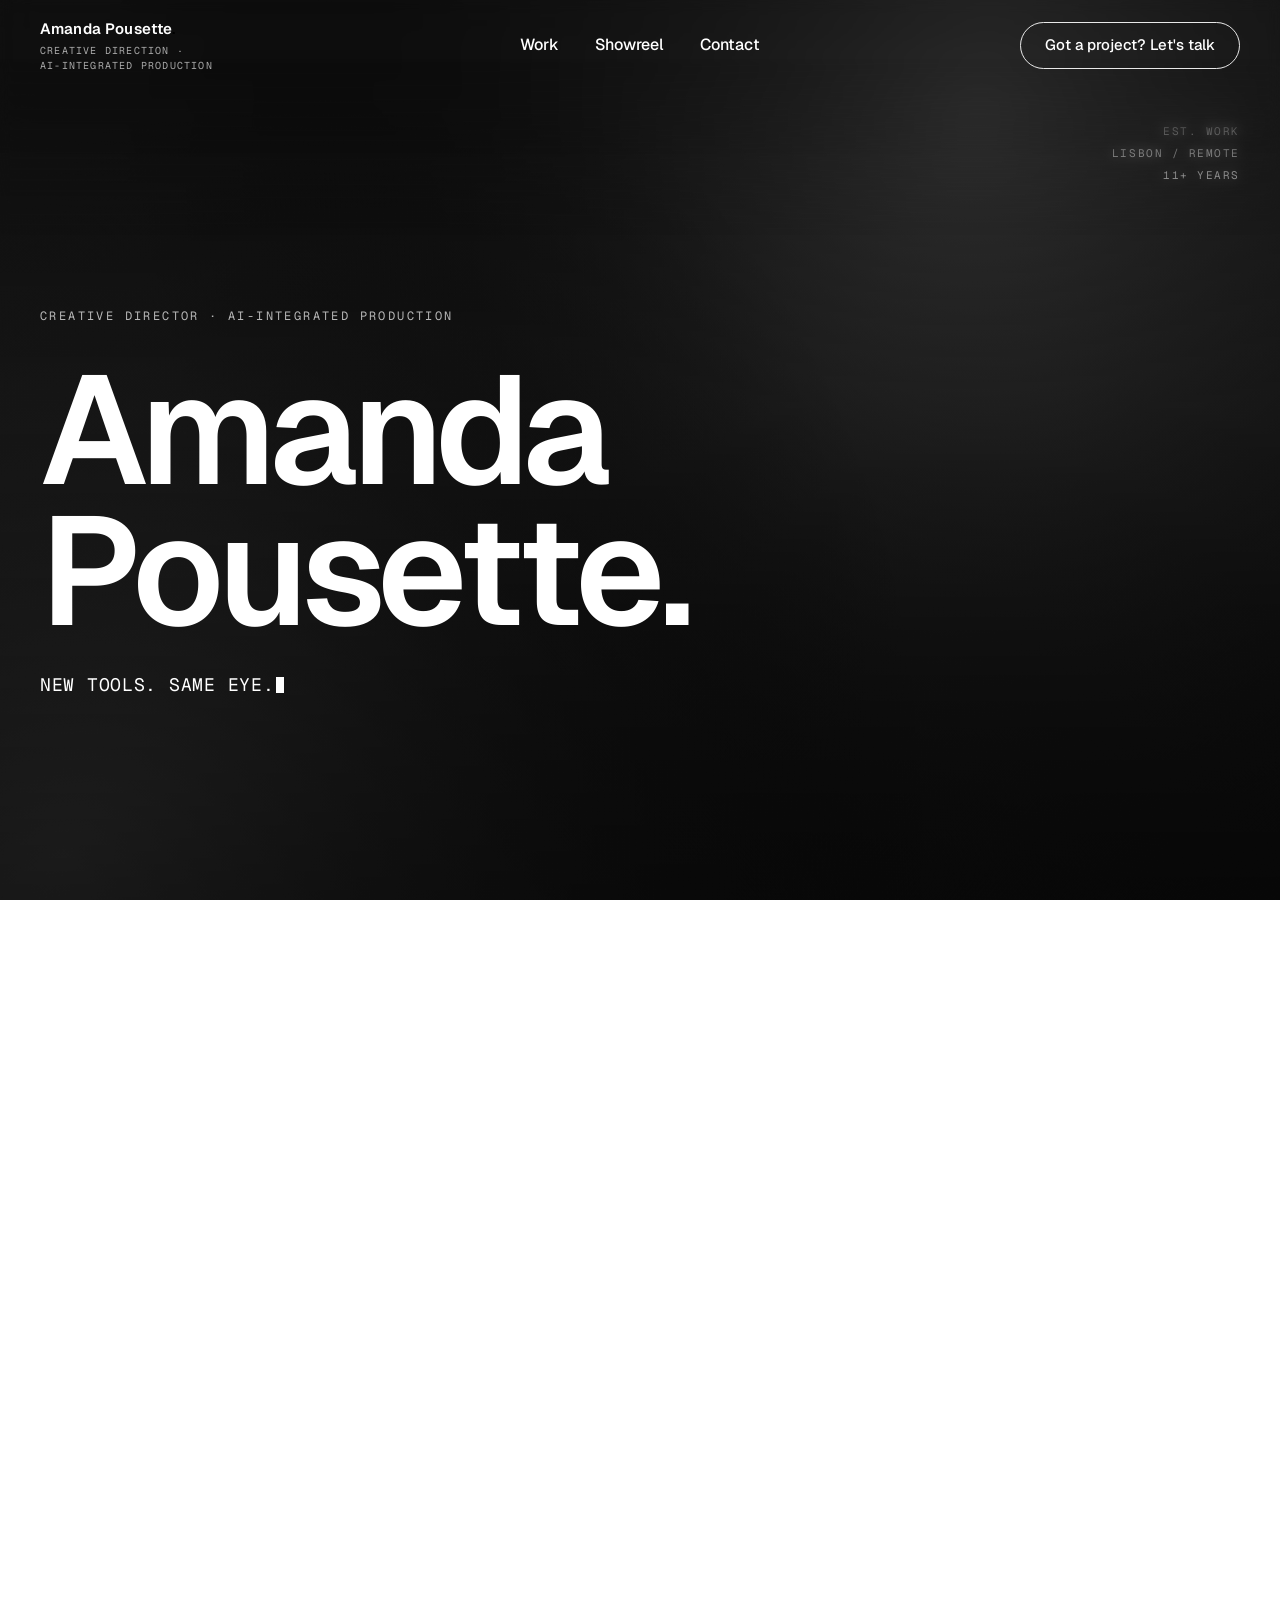
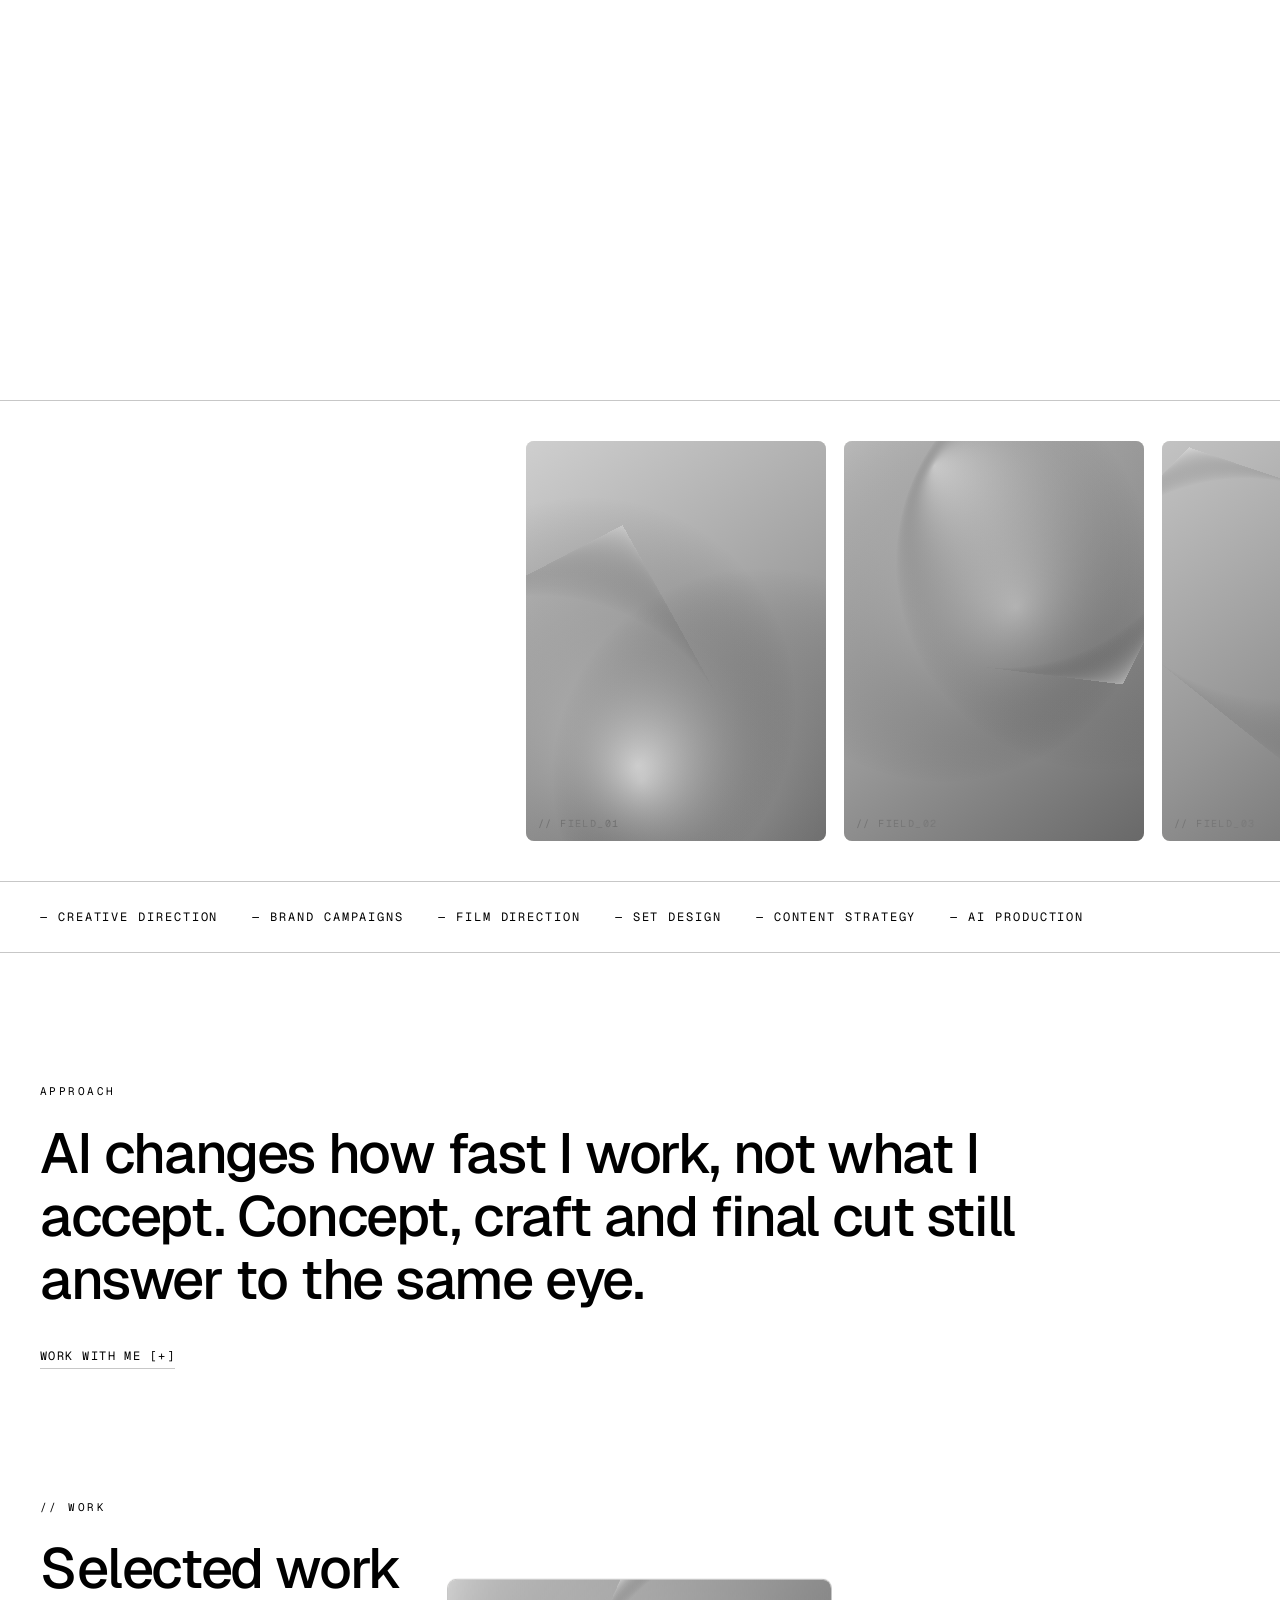
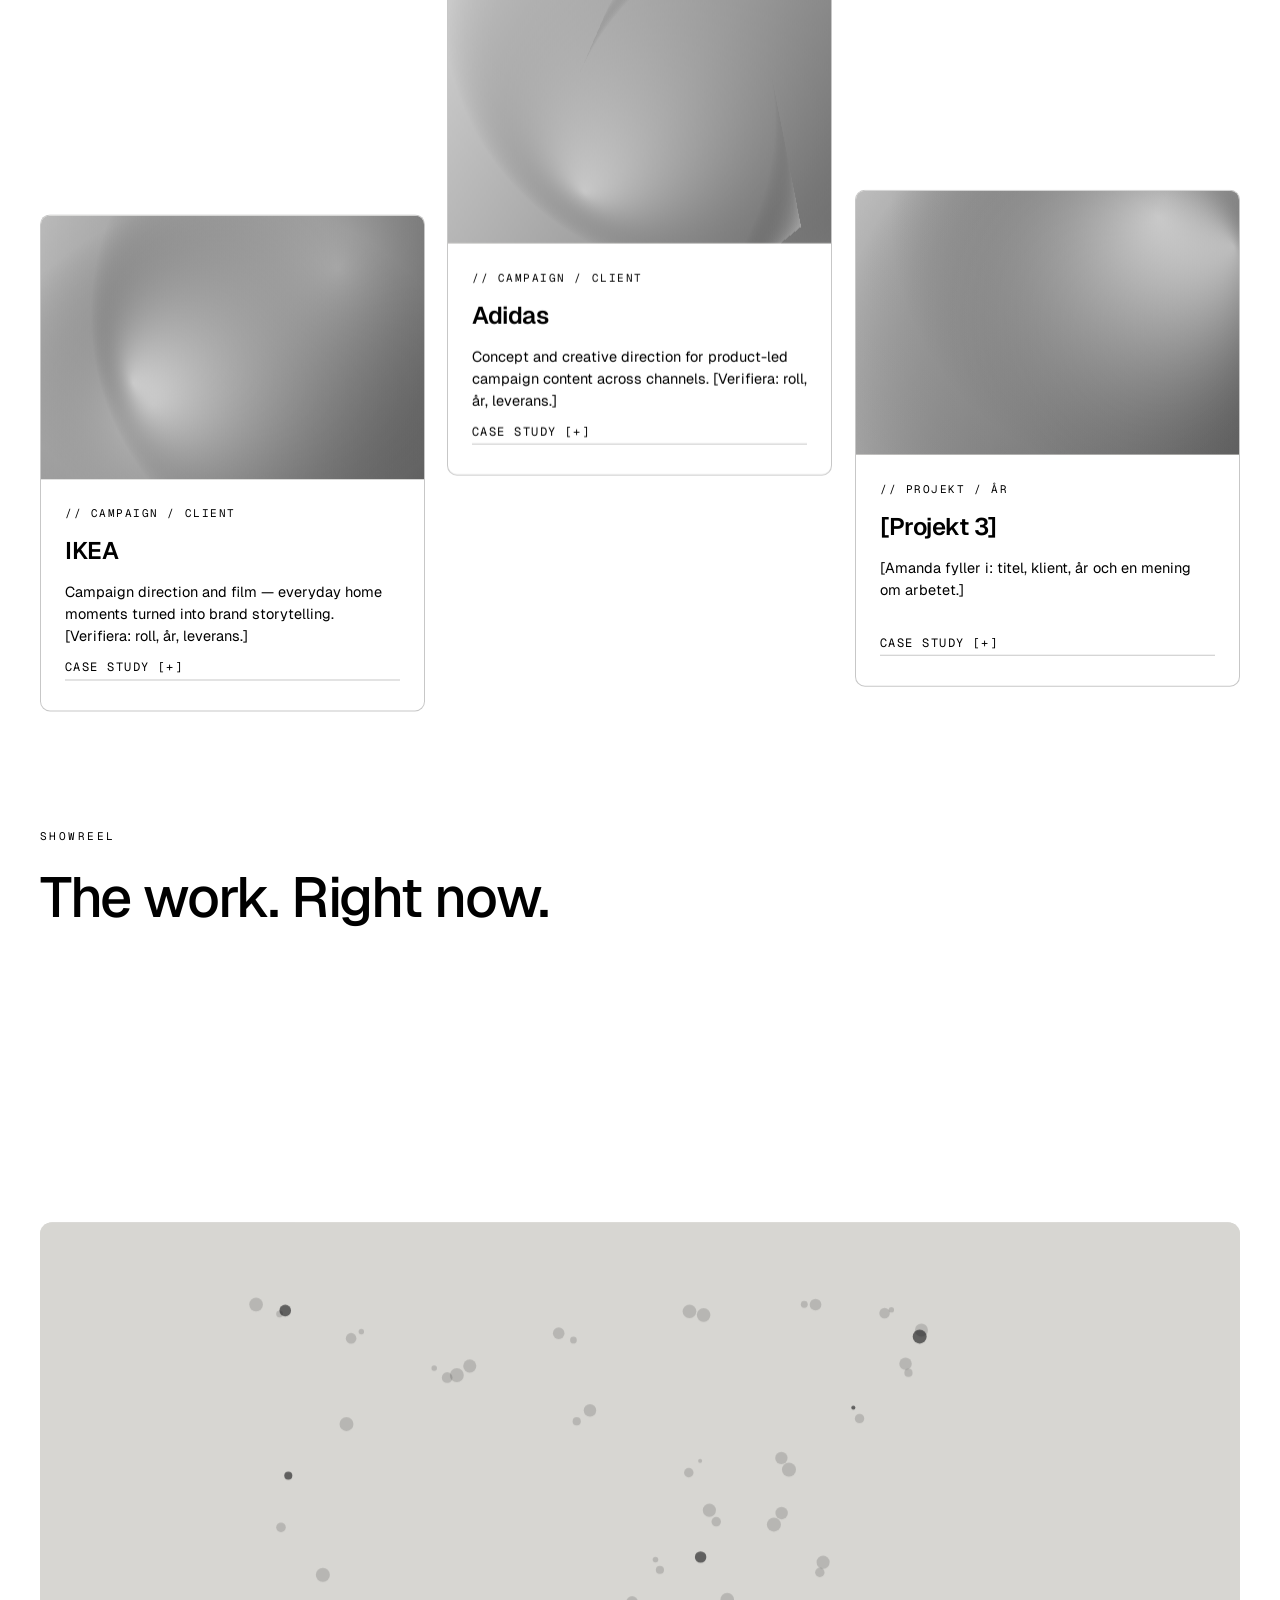
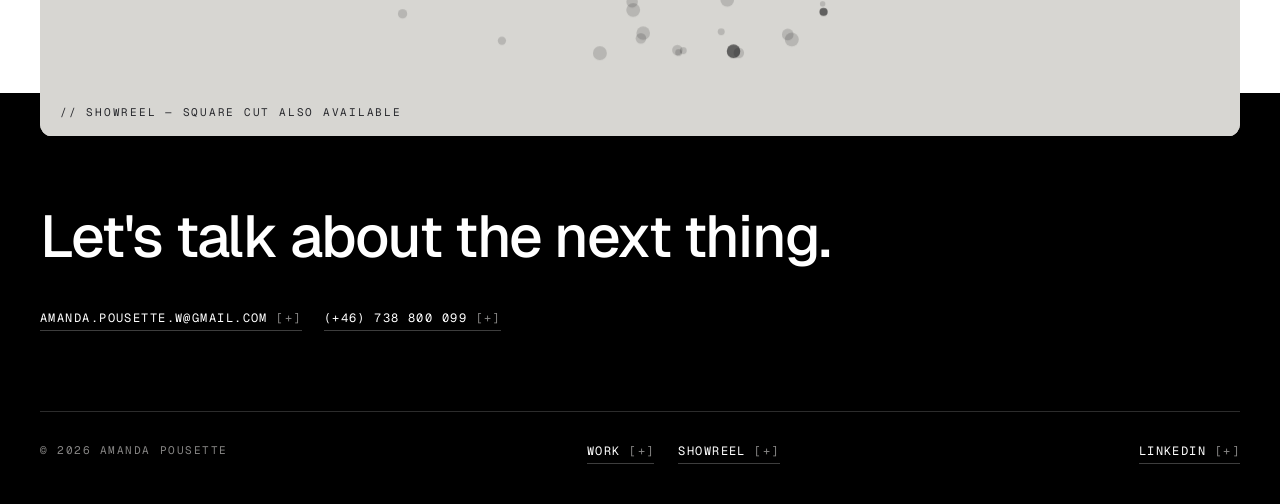
==== index.html @ 0800b5c3 "Add files via upload" ====
<!DOCTYPE html>
<html lang="sv">
<head>
<meta charset="UTF-8">
<meta name="viewport" content="width=device-width, initial-scale=1.0">
<title>Amanda Pousette — Portfolio</title>
<link rel="preconnect" href="https://fonts.googleapis.com">
<link rel="preconnect" href="https://fonts.gstatic.com" crossorigin>
<link href="https://fonts.googleapis.com/css2?family=Geist:wght@400;500;600;700&family=Geist+Mono:wght@400;500&display=swap" rel="stylesheet">
<link rel="stylesheet" href="style.css">
</head>
<body>

<nav>
  <div class="logo">Amanda&nbsp;Pousette<span style="color:var(--acc)">.</span>
    <div class="logo-tag">Creative direction ·<br>AI-integrated production</div>
  </div>
  <div class="links">
    <a href="#work">Work</a><a href="#motion">Showreel</a><a href="#contact">Contact</a>
  </div>
  <a class="cta" href="mailto:amanda.pousette.w@gmail.com?subject=Let%27s%20make%20something">Got a project? Let's talk</a>
</nav>

<!-- ================= HERO (pinnad scroll-sekvens, ~4 skärmhöjder) ================= -->
<header class="hero">
  <div class="hero-pin">
    <!-- SWAP: sätt data-img="assets/img/hero.jpg" på canvasen så warpas din bild.
         Utan data-img används den mörka gradient-platshållaren. -->
    <div class="hero-bg"><div class="ph"></div><canvas id="heroWarp"></canvas></div>

    <div class="badge">EST. WORK<br>LISBON / REMOTE<br>11+ YEARS</div>

    <!-- Scen 1: namn -->
    <div class="scene s1">
      <div class="kicker">Creative Director · AI-integrated production</div>
      <h1>Amanda<br>Pousette<span>.</span></h1>
      <div class="type-line" id="typeLine"></div>
    </div>

    <!-- Scen 2: mono-rader + kort (à la sentients event-kort) -->
    <div class="scene s2">
      <div class="sub">// creative direction, brand campaigns and film<br>// AI node-based production workflow<br>// Lisbon — open to freelance and remote across the Nordics and Europe</div>
      <aside class="hcard">
        <div class="hcard-top"><strong>Showreel</strong><span>2026</span></div>
        <p>Campaigns, film and set design — eleven years of work, cut down to what matters.</p>
        <a class="plus" href="#motion">Watch</a>
      </aside>
    </div>

    <!-- Scen 3: stort statement -->
    <div class="scene s3">
      <div class="eyebrow">// Approach</div>
      <p class="hstatement">Eleven years of brand craft, rebuilt on an AI node-based pipeline. The taste is human. The speed is not.</p>
    </div>

    <!-- Scen 4: centrerad mono-etikett in mot innehållet -->
    <div class="scene s4">
      <div class="hlabel">// Selected work ↓</div>
    </div>
  </div>
</header>

<!-- ================= MEDIA STRIP ================= -->
<!-- SWAP: byt varje <canvas> mot <img src="assets/img/dinbild.jpg" alt=""> -->
<div class="strip">
  <div class="strip-track" id="stripTrack">
    <figure><canvas class="soft" data-h="95"></canvas><figcaption>// field_01</figcaption></figure>
    <figure><canvas class="soft" data-h="205"></canvas><figcaption>// field_02</figcaption></figure>
    <figure><canvas class="soft" data-h="28"></canvas><figcaption>// field_03</figcaption></figure>
    <figure><canvas class="soft" data-h="150"></canvas><figcaption>// field_04</figcaption></figure>
    <figure><canvas class="soft" data-h="330"></canvas><figcaption>// field_05</figcaption></figure>
    <figure><canvas class="soft" data-h="60"></canvas><figcaption>// field_06</figcaption></figure>
  </div>
</div>
<div class="roles">
  <span>Creative direction</span><span>Brand campaigns</span><span>Film direction</span>
  <span>Set design</span><span>Content strategy</span><span>AI production</span>
</div>

<!-- ================= MISSION ================= -->
<section>
  <div class="eyebrow reveal">Approach</div>
  <h2 class="statement reveal">AI changes how fast I work, not what I accept. Concept, craft and final cut still answer to the same eye.</h2>
  <a class="plus row-link reveal" href="#contact">Work with me</a>
</section>

<!-- ================= WORK ================= -->
<section id="work" style="padding-top:0">
  <div class="eyebrow reveal">// Work</div>
  <h2 class="statement reveal">Selected work</h2>
  <div class="cards">
    <!-- SWAP: byt <canvas> mot <img src="assets/img/..."> eller <video src="assets/video/..." autoplay muted loop playsinline> -->
    <article class="cardx reveal" data-speed="0.03">
      <div class="vis"><canvas class="soft" data-h="200"></canvas></div>
      <div class="body">
        <span class="tag">// Campaign / Client</span>
        <h3>IKEA</h3>
        <p>Campaign direction and film — everyday home moments turned into brand storytelling. [Verifiera: roll, år, leverans.]</p>
        <a class="plus" href="case-ikea.html">Case study</a>
      </div>
    </article>
    <article class="cardx reveal" data-speed="-0.02">
      <div class="vis"><canvas class="soft" data-h="120"></canvas></div>
      <div class="body">
        <span class="tag">// Campaign / Client</span>
        <h3>Adidas</h3>
        <p>Concept and creative direction for product-led campaign content across channels. [Verifiera: roll, år, leverans.]</p>
        <a class="plus" href="case-adidas.html">Case study</a>
      </div>
    </article>
    <article class="cardx reveal" data-speed="0.025">
      <div class="vis"><canvas class="soft" data-h="20"></canvas></div>
      <div class="body">
        <span class="tag">// Projekt / År</span>
        <h3>[Projekt 3]</h3>
        <p>[Amanda fyller i: titel, klient, år och en mening om arbetet.]</p>
        <a class="plus" href="case-03.html">Case study</a>
      </div>
    </article>
  </div>
</section>

<!-- ================= MOTION ================= -->
<section id="motion">
  <div class="feature">
    <div class="eyebrow reveal">Showreel</div>
    <h2 class="statement reveal">The work. Right now.</h2>
    <!-- SWAP: byt <canvas> mot <video src="assets/video/reel.mp4" autoplay muted loop playsinline> -->
    <div class="frame reveal" data-speed="0.04">
      <canvas id="reelCanvas"></canvas>
      <span class="cap">// showreel — square cut also available</span>
    </div>
  </div>
</section>

<!-- ================= FOOTER ================= -->
<footer id="contact">
  <p class="fs reveal">Let's talk about the next thing.</p>
  <div style="margin-top:40px;display:flex;gap:22px;flex-wrap:wrap">
    <a class="plus" href="mailto:amanda.pousette.w@gmail.com">amanda.pousette.w@gmail.com</a>
    <a class="plus" href="tel:+46738800099">(+46) 738 800 099</a>
  </div>
  <div class="cols">
    <div><span>© 2026 Amanda Pousette</span></div>
    <div>
      <a class="plus" href="#work">Work</a>
      <a class="plus" href="#motion">Showreel</a>
    </div>
    <div>
      <a class="plus" href="https://www.linkedin.com/in/amanda-pousette-w/" target="_blank" rel="noopener">LinkedIn</a>
    </div>
  </div>
</footer>

<script src="main.js"></script>
</body>
</html>
---- style.css ----
:root{
  --paper:#FFFFFF;
  --ink:#000000;
  --mut:#000000;
  --acc:#000000;
  --card:#FFFFFF;
  --line:rgba(0,0,0,.22);
}
*{margin:0;padding:0;box-sizing:border-box}
html{scroll-behavior:smooth}
body{
  background:var(--paper);color:var(--ink);
  font-family:'Geist',sans-serif;
  font-size:17px;line-height:1.5;overflow-x:hidden;
}
::selection{background:var(--ink);color:var(--paper)}
.mono{font-family:'Geist Mono',monospace}

a.plus{
  color:var(--ink);text-decoration:none;
  font-family:'Geist Mono';font-size:12px;letter-spacing:.12em;
  text-transform:uppercase;border-bottom:1px solid var(--line);
  padding-bottom:3px;transition:.25s;
}
a.plus::after{content:" [+]";color:var(--mut)}
a.plus:hover{border-color:var(--ink);color:var(--ink)}

/* ---------- nav ----------
   Ingen solid platta — progressiv "glas"-blur som tonar ut nedåt (som sentient).
   Innehållet scrollar in under och blurras/tonar bort.
   .scrolled (sätts av JS): bara textfärgen växlar vit -> svart. */
nav{
  position:fixed;top:0;left:0;right:0;z-index:100;
  display:flex;justify-content:space-between;align-items:center;
  padding:18px 40px;background:transparent;
}
nav::before,nav::after{
  content:"";position:absolute;left:0;right:0;top:0;
  z-index:-1;pointer-events:none;
}
nav::after{
  height:260%;
  backdrop-filter:blur(6px);
  -webkit-backdrop-filter:blur(6px);
  -webkit-mask-image:linear-gradient(#000 25%,transparent);
  mask-image:linear-gradient(#000 25%,transparent);
}
nav::before{
  height:170%;
  backdrop-filter:blur(18px);
  -webkit-backdrop-filter:blur(18px);
  -webkit-mask-image:linear-gradient(#000 40%,transparent);
  mask-image:linear-gradient(#000 40%,transparent);
}
nav .logo{font-weight:600;font-size:15px;letter-spacing:.01em;white-space:nowrap;
  color:#fff;transition:color .4s}
nav .logo-tag{
  margin-top:2px;font-family:'Geist Mono';font-weight:400;font-size:10px;
  letter-spacing:.12em;text-transform:uppercase;line-height:1.5;opacity:.65;
}
nav .links{
  position:absolute;left:50%;transform:translateX(-50%);
  display:flex;gap:36px;
}
nav .links a{
  color:#fff;text-decoration:none;transition:color .4s;
  font-family:'Geist',sans-serif;font-size:16px;font-weight:500;letter-spacing:0;
}
nav .links a:hover{opacity:.6}
nav .cta{
  font-family:'Geist',sans-serif;font-size:15px;font-weight:500;
  color:#fff;background:transparent;border:1.5px solid rgba(255,255,255,.9);
  text-decoration:none;padding:11px 24px;border-radius:100px;
  transition:.25s;white-space:nowrap;
}
nav .cta:hover{background:#fff;color:var(--ink)}
nav.scrolled .logo,nav.scrolled .links a{color:var(--ink)}
nav.scrolled .cta{color:var(--ink);border-color:var(--ink);background:transparent}
nav.scrolled .cta:hover{background:var(--ink);color:var(--paper)}

/* ---------- hero: pinnad scroll-sekvens ---------- */
.hero{height:400svh;position:relative;color:#fff}
.hero-pin{position:sticky;top:0;height:100svh;overflow:hidden}
.hero-bg{position:absolute;inset:0;z-index:0;background:#101010}
.hero-bg canvas{
  position:absolute;inset:0;width:100%;height:100%;display:block;
  will-change:transform;transform-origin:50% 50%;
}
.hero-bg .ph{
  position:absolute;inset:0;
  background:
    radial-gradient(1100px 620px at 72% 18%, #3d3d3d, transparent 62%),
    radial-gradient(900px 700px at 15% 85%, #2b2b2b, transparent 60%),
    linear-gradient(160deg,#1d1d1d,#0b0b0b);
}
.hero-bg::after{
  content:"";position:absolute;inset:0;
  background:linear-gradient(rgba(0,0,0,.35),rgba(0,0,0,.1) 45%,rgba(0,0,0,.4));
}
/* ---------- hero-scener (crossfade styrs av JS, barnen staggas av CSS) ---------- */
.scene{
  position:absolute;inset:0;z-index:2;padding:140px 40px 80px;
  display:flex;flex-direction:column;justify-content:center;
  opacity:0;pointer-events:none;will-change:transform,opacity;
}
.scene.on{pointer-events:auto}
.scene > *{
  opacity:0;transform:translateY(46px);
  transition:opacity .9s,transform .9s cubic-bezier(.19,1,.22,1);
}
.scene.on > *{opacity:1;transform:none}
.scene.on > *:nth-child(1){transition-delay:.05s}
.scene.on > *:nth-child(2){transition-delay:.18s}
.scene.on > *:nth-child(3){transition-delay:.32s}

.kicker{
  font-family:'Geist Mono';font-size:12px;letter-spacing:.2em;
  text-transform:uppercase;color:rgba(255,255,255,.7);margin-bottom:34px;
}
.hero h1{
  font-size:clamp(56px,12vw,180px);font-weight:600;letter-spacing:-.04em;
  line-height:.92;
}
.hero h1 span{color:#fff}
.type-line{
  margin-top:30px;font-family:'Geist Mono';font-size:clamp(14px,1.6vw,18px);
  color:#fff;min-height:28px;text-transform:uppercase;letter-spacing:.04em;
}
.type-line .caret{display:inline-block;width:8px;height:16px;background:#fff;
  vertical-align:-2px;margin-left:2px;animation:blink 1s steps(1) infinite}
@keyframes blink{50%{opacity:0}}
.hero .sub{
  max-width:460px;color:rgba(255,255,255,.72);
  font-family:'Geist Mono';font-size:13px;line-height:1.9;text-transform:uppercase;
}
.hero .badge{
  position:absolute;top:120px;right:40px;z-index:3;
  font-family:'Geist Mono';font-size:11px;letter-spacing:.14em;
  text-transform:uppercase;color:rgba(255,255,255,.7);text-align:right;line-height:2;
}
/* scen 2: kort à la sentient */
.scene.s2{justify-content:center;gap:60px}
.hcard{
  border:1px solid rgba(255,255,255,.45);padding:26px 28px 24px;
  max-width:420px;color:#fff;
}
.hcard .hcard-top{
  display:flex;justify-content:space-between;gap:20px;margin-bottom:40px;
  font-size:22px;font-weight:500;letter-spacing:-.01em;
}
.hcard .hcard-top span{font-family:'Geist Mono';font-size:12px;letter-spacing:.1em;align-self:flex-start}
.hcard p{font-size:14.5px;color:rgba(255,255,255,.75);margin-bottom:22px}
.hcard a.plus{color:#fff;border-color:rgba(255,255,255,.4)}
.hcard a.plus::after{color:rgba(255,255,255,.6)}
/* scen 3: stort statement */
.scene.s3 .eyebrow{color:rgba(255,255,255,.65)}
.hstatement{
  font-size:clamp(30px,4.8vw,64px);font-weight:500;letter-spacing:-.025em;
  line-height:1.12;max-width:1000px;
}
/* scen 4: centrerad etikett */
.scene.s4{align-items:center;justify-content:center;text-align:center}
.hlabel{
  font-family:'Geist Mono';font-size:14px;letter-spacing:.22em;
  text-transform:uppercase;color:#fff;
}

/* ---------- media strip ---------- */
.strip{overflow:hidden;padding:40px 0;border-top:1px solid var(--line)}
.strip-track{display:flex;gap:18px;will-change:transform;padding-left:40px}
.strip figure{
  flex:0 0 auto;width:300px;aspect-ratio:3/4;overflow:hidden;
  border-radius:8px;position:relative;background:#DAD9D5;
}
.strip canvas,.strip img{width:100%;height:100%;object-fit:cover;display:block}
.strip figcaption{
  position:absolute;bottom:10px;left:12px;
  font-family:'Geist Mono';font-size:10px;letter-spacing:.14em;
  text-transform:uppercase;color:#fff;mix-blend-mode:difference;
}
.roles{
  display:flex;flex-wrap:wrap;gap:14px 34px;padding:26px 40px;
  border-top:1px solid var(--line);border-bottom:1px solid var(--line);
  font-family:'Geist Mono';font-size:12px;letter-spacing:.16em;
  text-transform:uppercase;color:var(--mut);
}
.roles span::before{content:"— ";color:var(--ink)}

/* ---------- sections ---------- */
section{padding:130px 40px}
.eyebrow{
  font-family:'Geist Mono';font-size:11px;letter-spacing:.22em;
  text-transform:uppercase;color:var(--mut);margin-bottom:22px;
}
.statement{
  font-size:clamp(28px,4.4vw,58px);font-weight:500;letter-spacing:-.025em;
  line-height:1.12;max-width:1050px;
}
.statement + .row-link{margin-top:36px;display:inline-block}

/* ---------- work cards ---------- */
.cards{
  display:grid;grid-template-columns:repeat(3,1fr);gap:22px;
  max-width:1400px;margin:70px auto 0;
}
.cardx{
  border:1px solid var(--line);border-radius:10px;background:var(--card);
  overflow:hidden;display:flex;flex-direction:column;
  transition:transform .5s cubic-bezier(.19,1,.22,1),box-shadow .5s;
  will-change:transform;
}
.cardx:hover{transform:translateY(-6px);box-shadow:0 24px 60px -30px rgba(0,0,0,.28)}
.cardx .vis{aspect-ratio:16/11;position:relative;overflow:hidden;background:#E2E0DB}
.cardx .vis canvas,.cardx .vis img,.cardx .vis video{width:100%;height:100%;object-fit:cover;display:block}
.cardx .body{padding:26px 24px 30px;display:flex;flex-direction:column;gap:12px;flex:1}
.cardx h3{font-size:24px;font-weight:600;letter-spacing:-.02em}
.cardx .tag{font-family:'Geist Mono';font-size:11px;letter-spacing:.14em;
  text-transform:uppercase;color:var(--mut)}
.cardx p{color:var(--mut);font-size:14.5px;flex:1}

/* ---------- feature video ---------- */
.feature{max-width:1400px;margin:0 auto}
.feature .frame{
  margin-top:60px;border-radius:12px;overflow:hidden;position:relative;
  aspect-ratio:21/9;background:#DAD9D5;will-change:transform;
}
.feature canvas,.feature video{position:absolute;inset:0;width:100%;height:100%;object-fit:cover}
.feature .cap{
  position:absolute;bottom:16px;left:20px;
  font-family:'Geist Mono';font-size:11px;letter-spacing:.16em;
  text-transform:uppercase;color:#fff;mix-blend-mode:difference;
}

/* ---------- log / news ---------- */
.log{max-width:1100px;margin:0 auto}
.log-item{
  display:grid;grid-template-columns:110px 1fr auto;gap:26px;align-items:baseline;
  padding:30px 0;border-bottom:1px solid var(--line);
}
.log-item:first-of-type{border-top:1px solid var(--line)}
.log-item .slash{font-family:'Geist Mono';font-size:12px;color:var(--mut)}
.log-item h4{font-size:22px;font-weight:500;letter-spacing:-.015em}
.log-item p{color:var(--mut);font-size:14px;margin-top:6px;max-width:560px}

/* ---------- footer ---------- */
footer{
  background:var(--ink);color:var(--paper);
  padding:110px 40px 40px;margin-top:60px;border-top:1px solid var(--line);
}
footer .fs{
  font-size:clamp(30px,4.6vw,62px);font-weight:500;letter-spacing:-.025em;
  line-height:1.1;max-width:900px;
}
footer a.plus{color:var(--paper);border-color:rgba(244,243,241,.25)}
footer a.plus::after{color:rgba(244,243,241,.55)}
footer a.plus:hover{color:var(--paper);border-color:var(--paper)}
footer .cols{
  display:flex;justify-content:space-between;flex-wrap:wrap;gap:30px;
  margin-top:80px;padding-top:30px;border-top:1px solid rgba(244,243,241,.18);
  font-family:'Geist Mono';font-size:11px;letter-spacing:.14em;
  text-transform:uppercase;color:rgba(244,243,241,.55);
}
footer .cols div{display:flex;gap:24px;flex-wrap:wrap}

/* ---------- case pages (layout à la ccooppyy: sticky text vänster, galleri höger) ---------- */
.case{
  display:grid;grid-template-columns:400px 1fr;gap:70px;
  padding:150px 40px 100px;max-width:1600px;margin:0 auto;align-items:start;
}
.case-info{position:sticky;top:130px;display:flex;flex-direction:column;gap:24px}
.case-info .cat{
  font-family:'Geist Mono';font-size:11px;letter-spacing:.22em;
  text-transform:uppercase;color:var(--mut);
}
.case-info h1{font-size:clamp(38px,4vw,58px);font-weight:600;letter-spacing:-.03em;line-height:1.02}
.case-info p{color:var(--mut);font-size:15px;line-height:1.65;max-width:420px}
.case-info .meta{
  font-family:'Geist Mono';font-size:12px;letter-spacing:.1em;text-transform:uppercase;
  color:var(--mut);line-height:2;border-top:1px solid var(--line);padding-top:18px;
}
.case-gallery{display:grid;grid-template-columns:1fr 1fr;gap:22px}
.case-gallery figure{
  background:#E2E0DB;border-radius:8px;overflow:hidden;position:relative;margin:0;
}
.case-gallery .half{aspect-ratio:3/4}
.case-gallery .full{grid-column:1/-1;aspect-ratio:16/9}
.case-gallery img,.case-gallery video{width:100%;height:100%;object-fit:cover;display:block}
.case-gallery figcaption{
  position:absolute;bottom:10px;left:12px;
  font-family:'Geist Mono';font-size:10px;letter-spacing:.14em;
  text-transform:uppercase;color:#fff;mix-blend-mode:difference;
}
.case-next{
  display:flex;justify-content:space-between;align-items:baseline;flex-wrap:wrap;gap:20px;
  max-width:1600px;margin:0 auto;padding:40px;border-top:1px solid var(--line);
}
@media(max-width:1000px){
  .case{grid-template-columns:1fr;gap:40px;padding:130px 20px 60px}
  .case-info{position:static}
  .case-gallery{grid-template-columns:1fr}
  .case-gallery .half{aspect-ratio:4/5}
}

/* ---------- reveal ---------- */
.reveal{opacity:0;translate:0 40px;transition:opacity .9s,translate .9s cubic-bezier(.19,1,.22,1)}
.reveal.in{opacity:1;translate:0 0}

@media(max-width:900px){
  section{padding:90px 20px}
  nav{padding:14px 20px}
  nav .links{display:none}
  .scene{padding:120px 20px 60px}
  .hero .badge{display:none}
  .cards{grid-template-columns:1fr}
  .log-item{grid-template-columns:1fr;gap:8px}
  .feature .frame{aspect-ratio:16/10}
}
@media(prefers-reduced-motion:reduce){
  *,*::before,*::after{animation:none !important;transition:none !important}
  .reveal{opacity:1;translate:0 0}
  /* utan animation: heron blir vanliga staplade sektioner */
  .hero{height:auto}
  .hero-pin{position:relative;height:auto;overflow:visible}
  .scene{position:relative;inset:auto;opacity:1;pointer-events:auto;padding:110px 40px}
  .scene > *{opacity:1;transform:none}
}
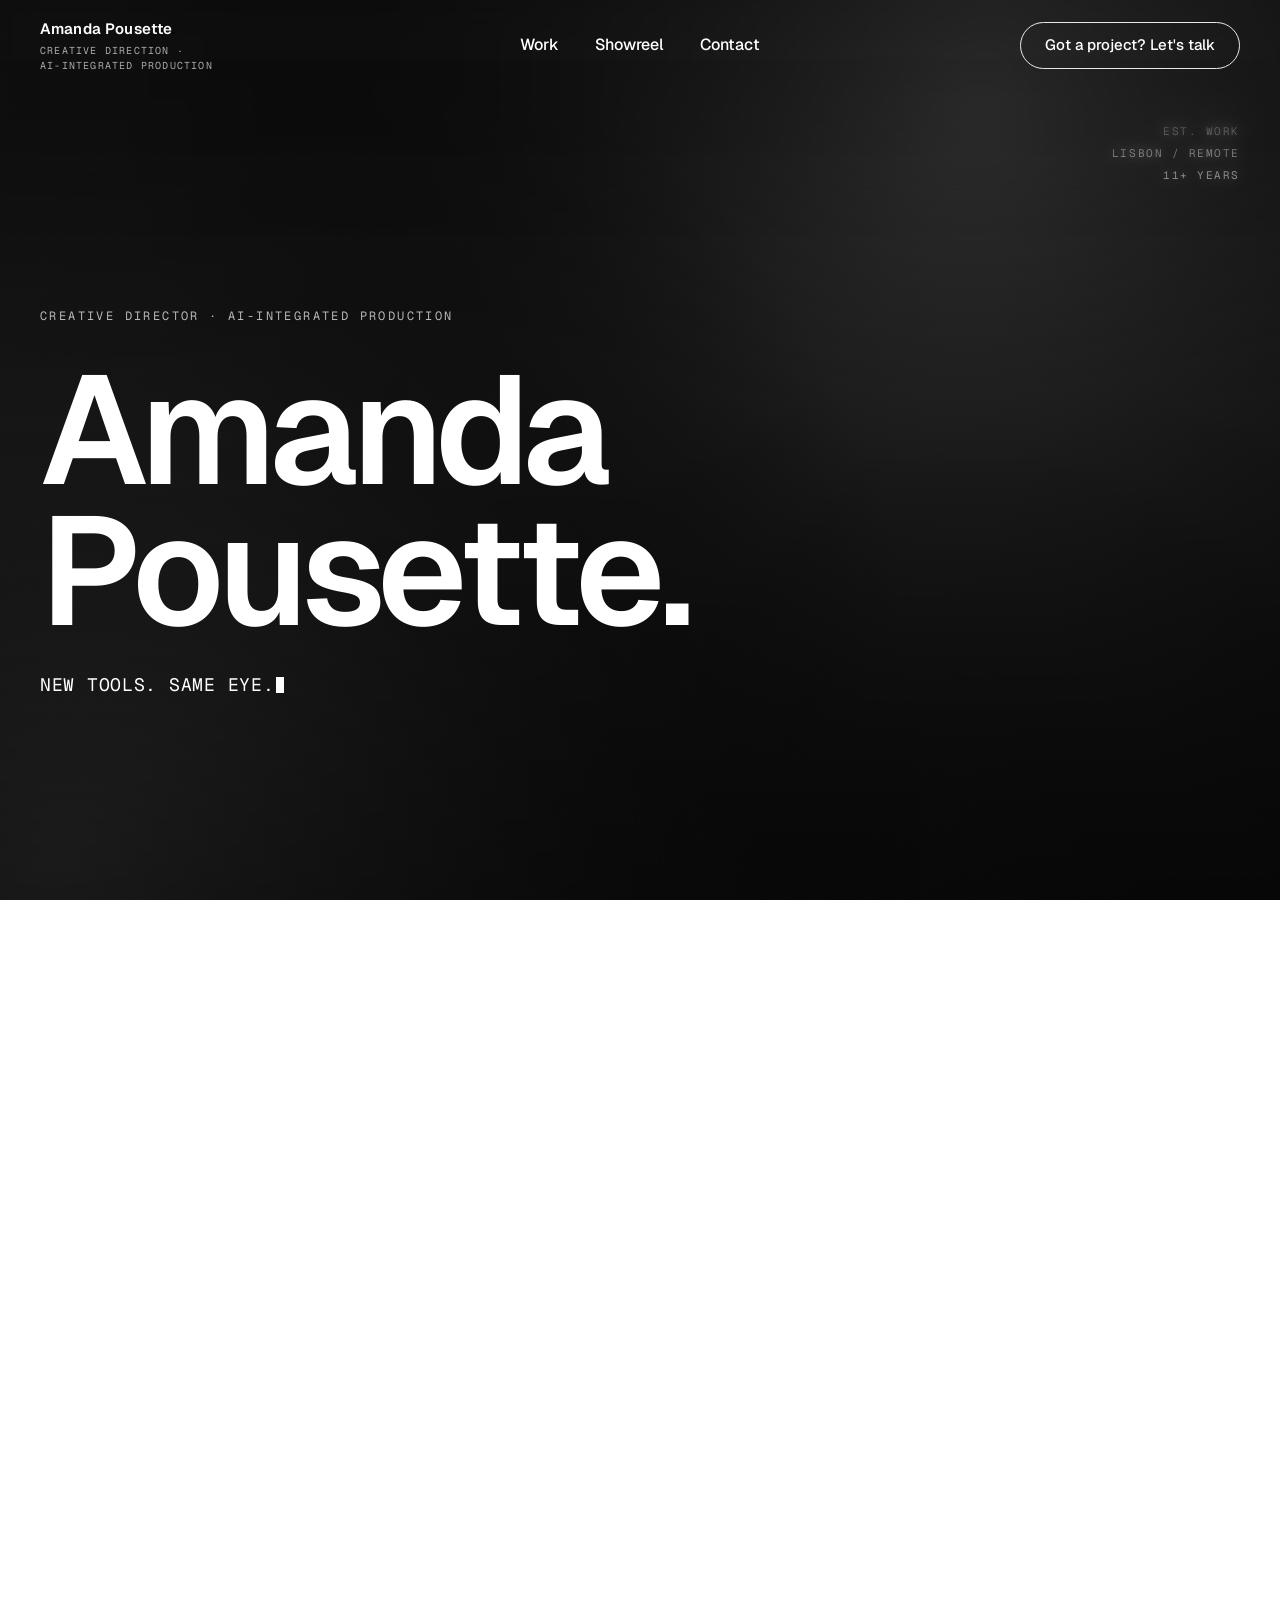
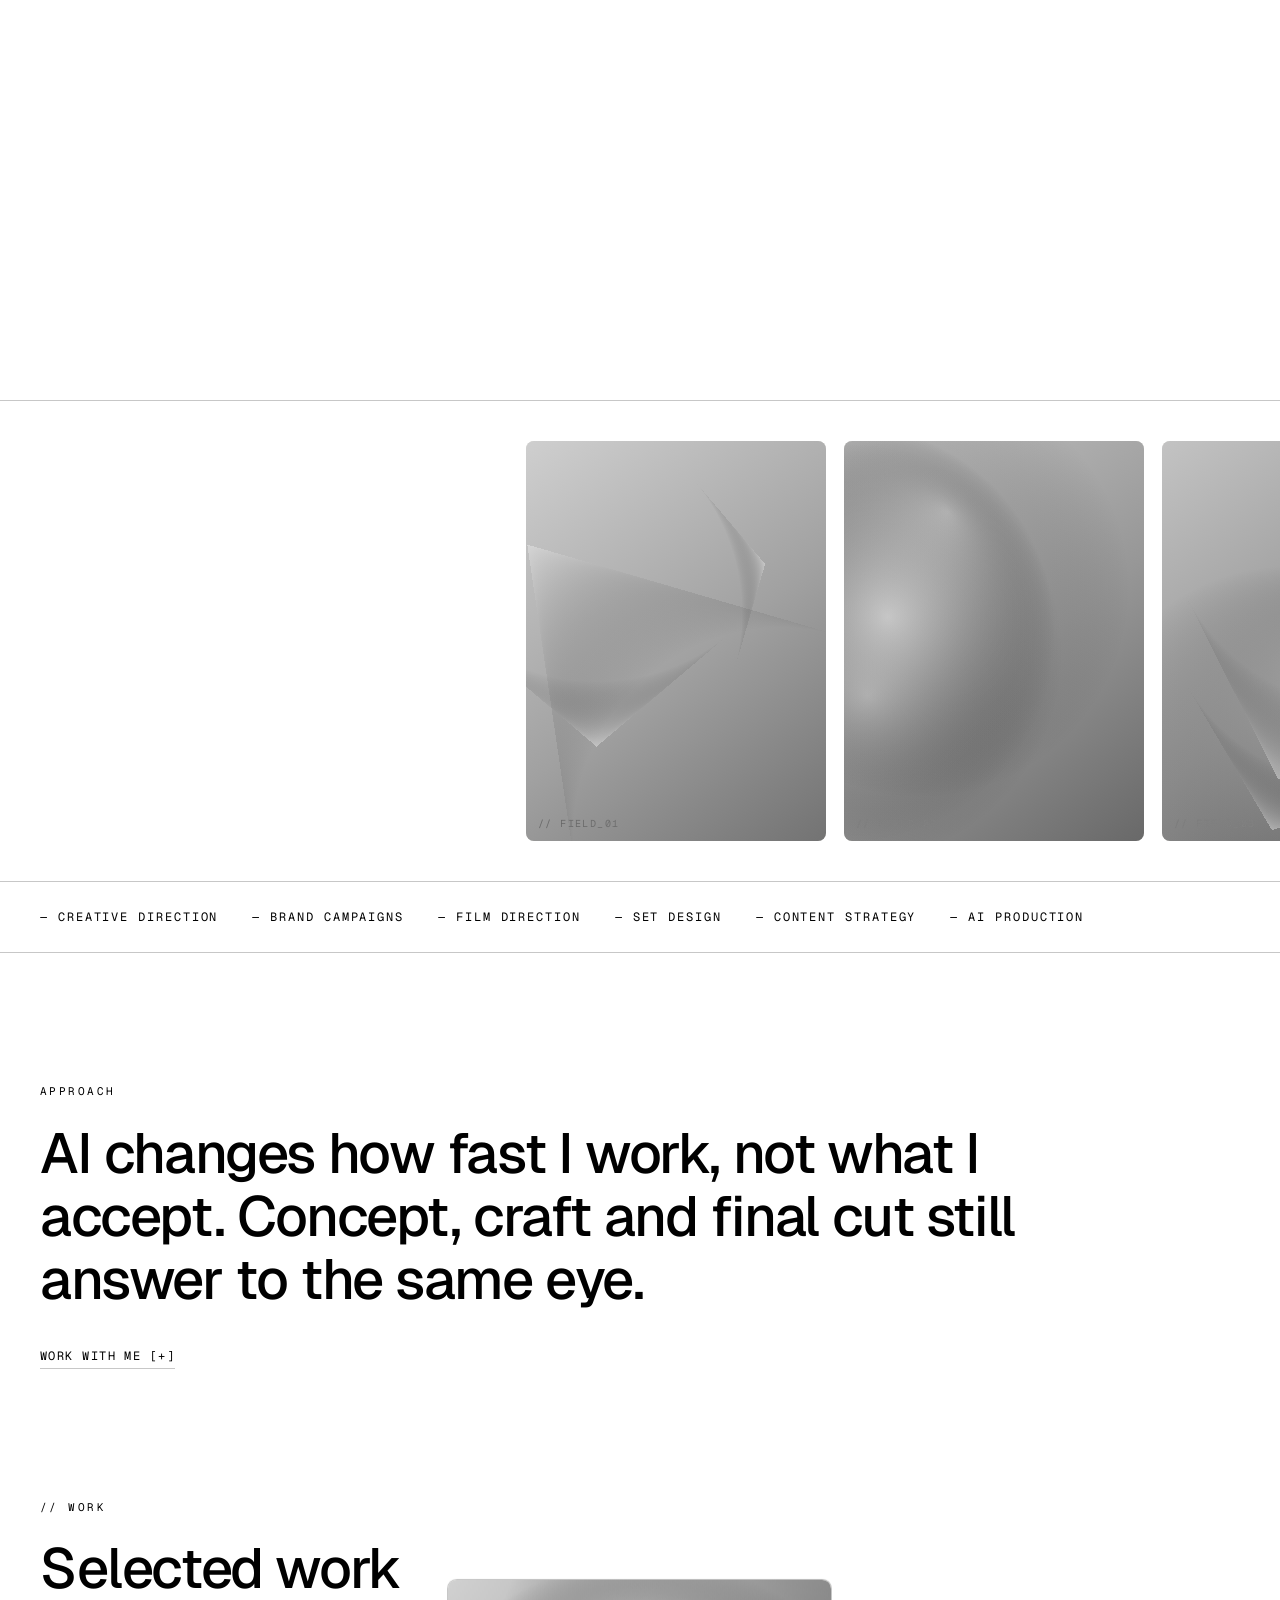
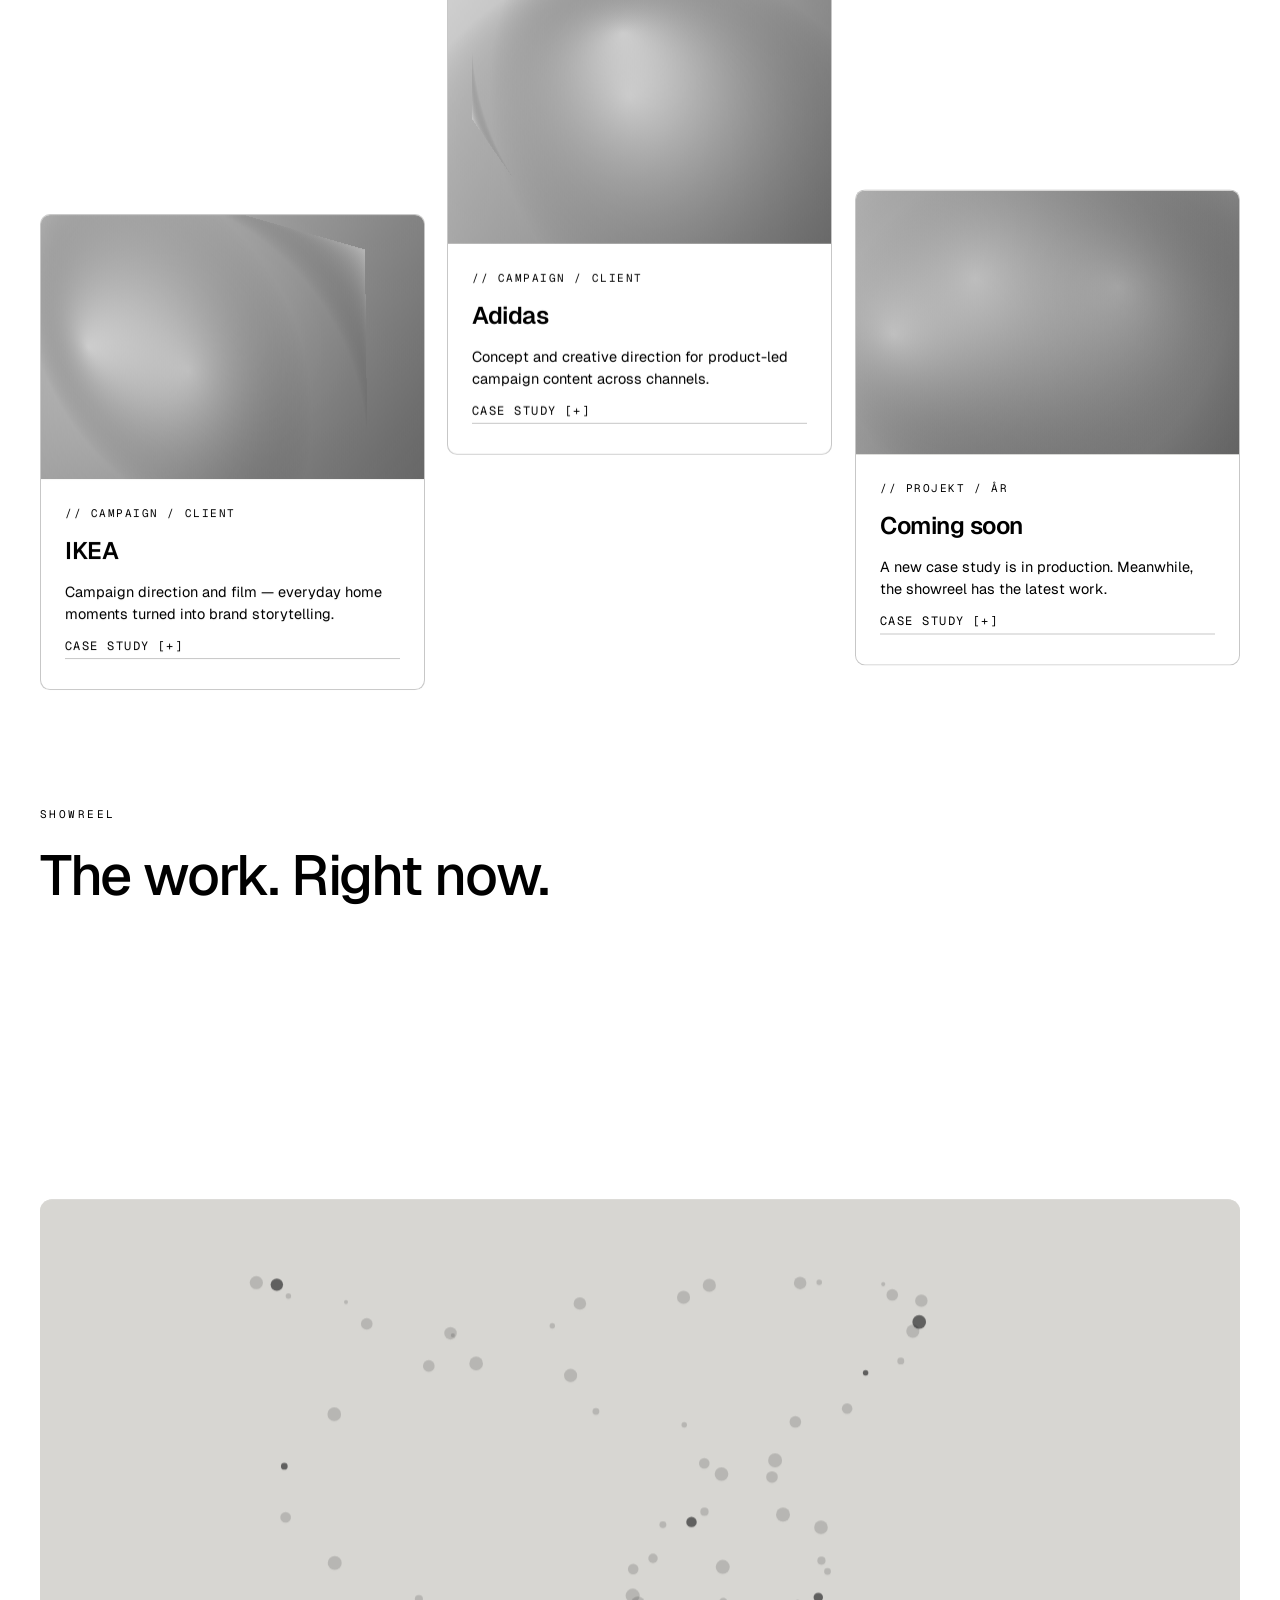
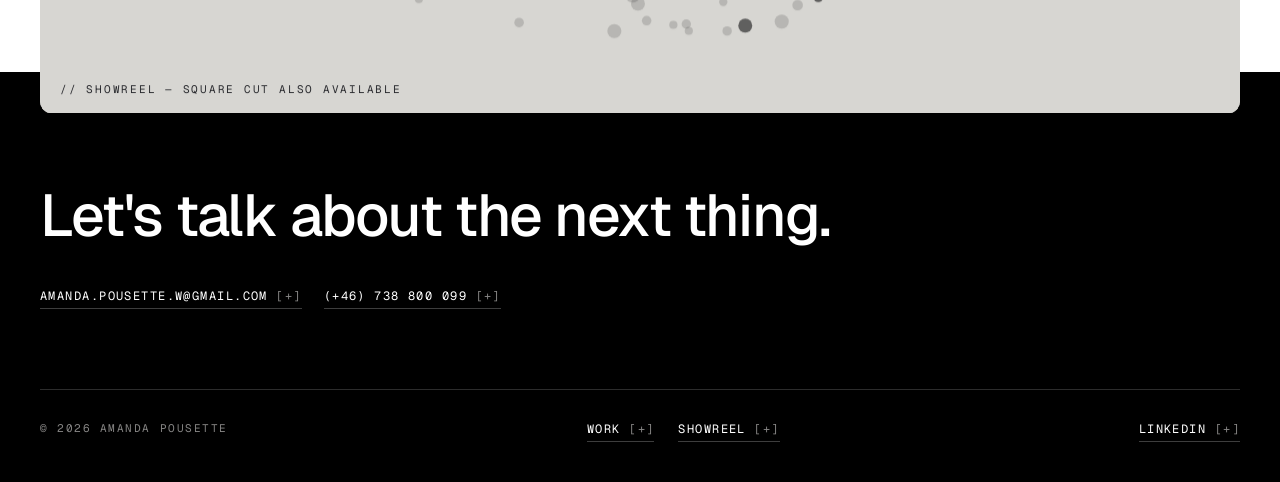
==== commit 74823ef4: "Remove placeholder bracket texts" ====
--- a/index.html
+++ b/index.html
@@ -95,7 +95,7 @@
       <div class="body">
         <span class="tag">// Campaign / Client</span>
         <h3>IKEA</h3>
-        <p>Campaign direction and film — everyday home moments turned into brand storytelling. [Verifiera: roll, år, leverans.]</p>
+        <p>Campaign direction and film — everyday home moments turned into brand storytelling.</p>
         <a class="plus" href="case-ikea.html">Case study</a>
       </div>
     </article>
@@ -104,7 +104,7 @@
       <div class="body">
         <span class="tag">// Campaign / Client</span>
         <h3>Adidas</h3>
-        <p>Concept and creative direction for product-led campaign content across channels. [Verifiera: roll, år, leverans.]</p>
+        <p>Concept and creative direction for product-led campaign content across channels.</p>
         <a class="plus" href="case-adidas.html">Case study</a>
       </div>
     </article>
@@ -112,8 +112,8 @@
       <div class="vis"><canvas class="soft" data-h="20"></canvas></div>
       <div class="body">
         <span class="tag">// Projekt / År</span>
-        <h3>[Projekt 3]</h3>
-        <p>[Amanda fyller i: titel, klient, år och en mening om arbetet.]</p>
+        <h3>Coming soon</h3>
+        <p>A new case study is in production. Meanwhile, the showreel has the latest work.</p>
         <a class="plus" href="case-03.html">Case study</a>
       </div>
     </article>
